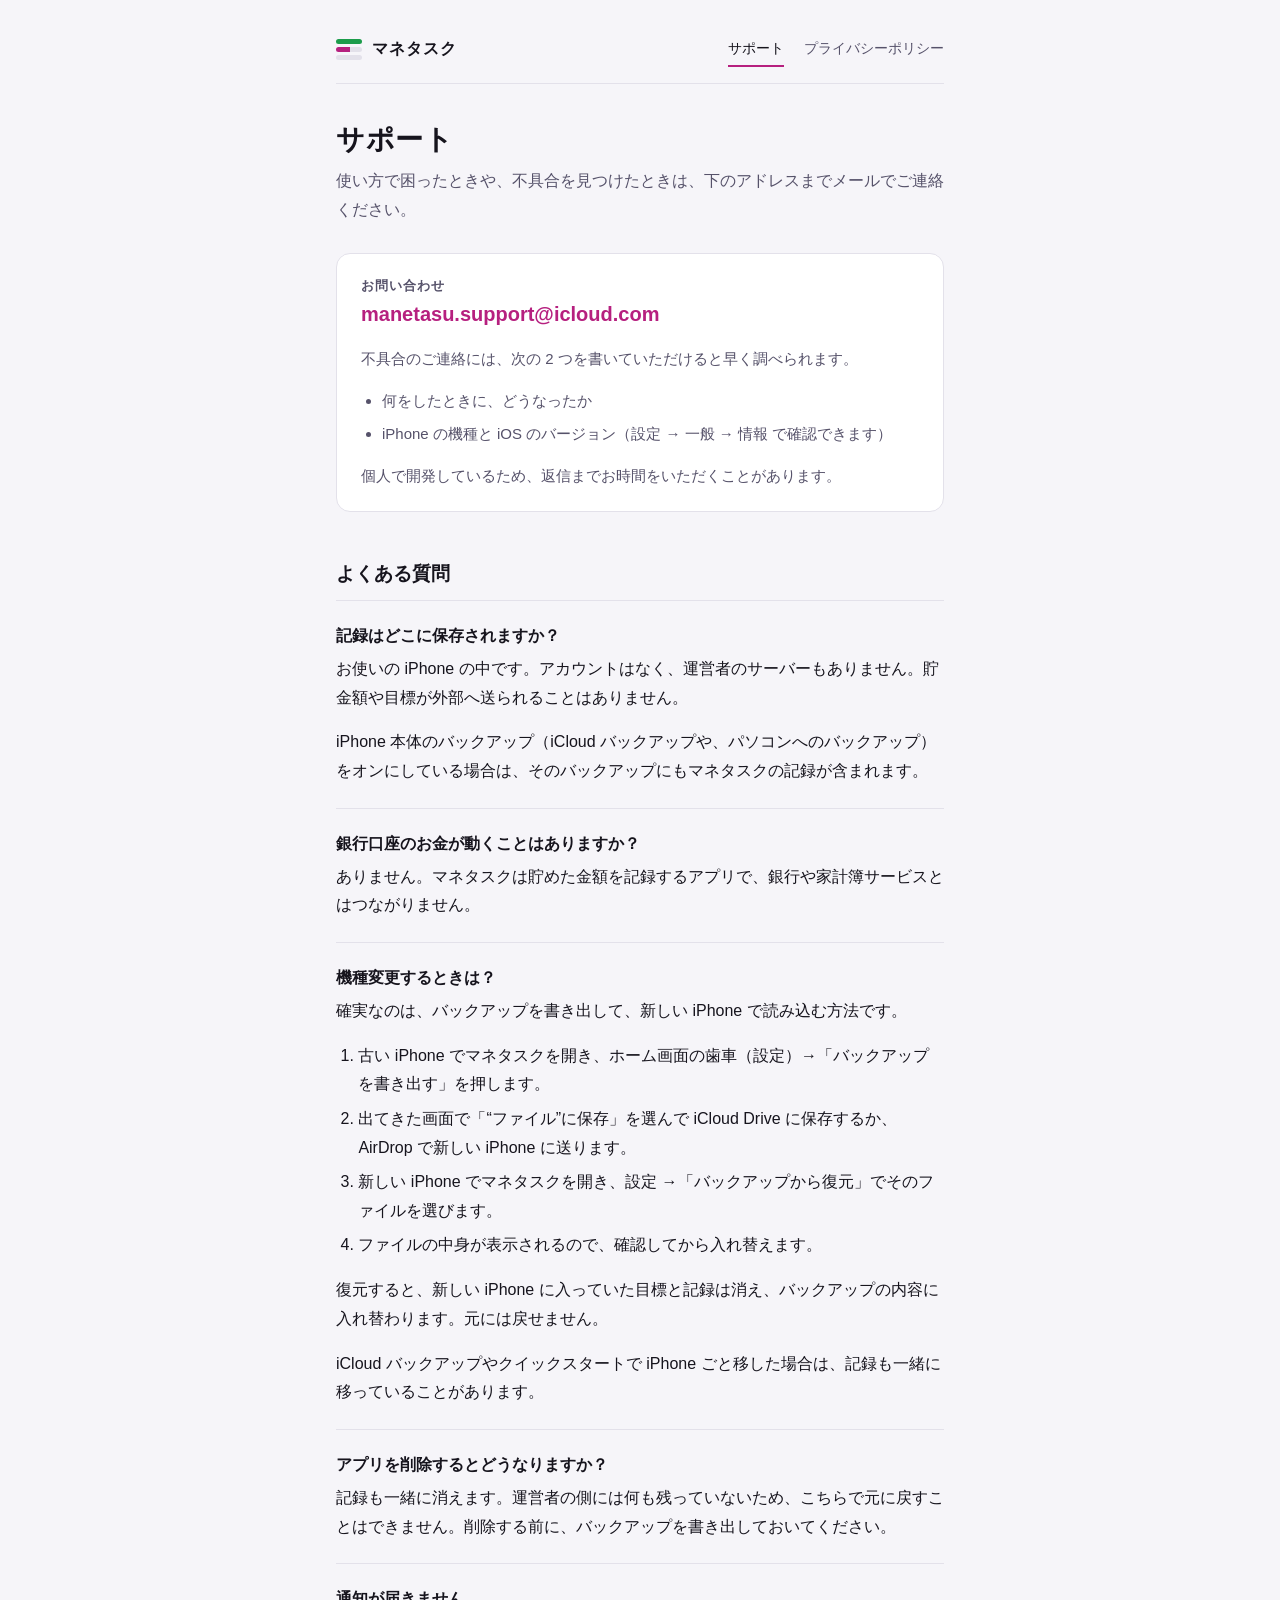
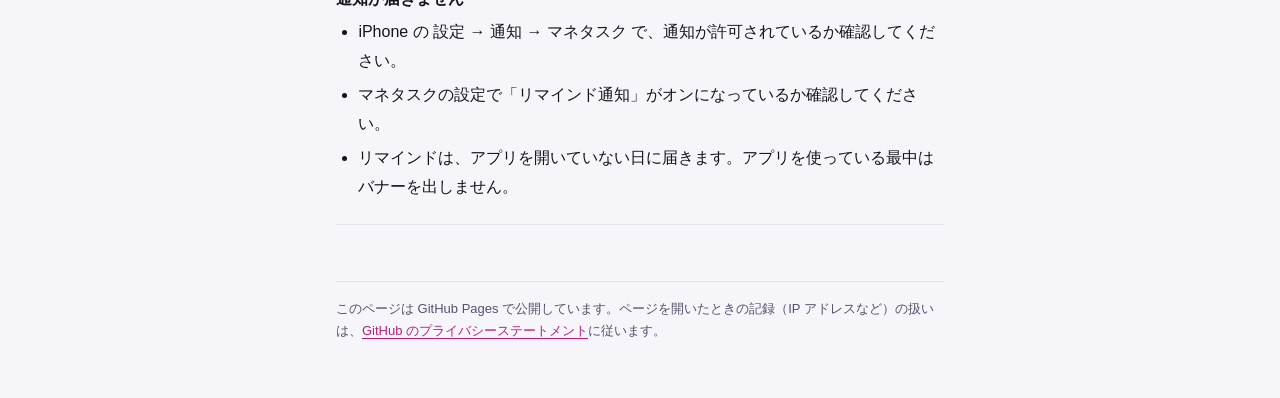
==== index.html @ d147ad07 "Add files via upload" ====
<!doctype html>
<html lang="ja">
<head>
<meta charset="utf-8">
<meta name="viewport" content="width=device-width, initial-scale=1">
<title>サポート｜マネタスク</title>
<meta name="description" content="貯金アプリ「マネタスク」のお問い合わせ先と、よくある質問。">
<link rel="stylesheet" href="style.css">
</head>
<body>
<div class="page">
  <header class="masthead">
    <a class="brand" href="./"><span class="mark" aria-hidden="true"><i></i><i></i><i></i></span>マネタスク</a>
    <nav class="nav" aria-label="ページ">
      <a href="./" aria-current="page">サポート</a>
      <a href="privacy.html">プライバシーポリシー</a>
    </nav>
  </header>

  <main>
    <h1>サポート</h1>
    <p class="lede">使い方で困ったときや、不具合を見つけたときは、下のアドレスまでメールでご連絡ください。</p>

    <section class="panel" aria-labelledby="contact-title">
      <h2 id="contact-title" class="label">お問い合わせ</h2>
      <p class="address"><a href="mailto:manetasu.support@icloud.com?subject=マネタスクのお問い合わせ">manetasu.support@<wbr>icloud.com</a></p>
      <p class="quiet">不具合のご連絡には、次の 2 つを書いていただけると早く調べられます。</p>
      <ul class="quiet">
        <li>何をしたときに、どうなったか</li>
        <li>iPhone の機種と iOS のバージョン（設定 → 一般 → 情報 で確認できます）</li>
      </ul>
      <p class="quiet">個人で開発しているため、返信までお時間をいただくことがあります。</p>
    </section>

    <h2>よくある質問</h2>
    <div class="faq">
      <section>
        <h3>記録はどこに保存されますか？</h3>
        <p>お使いの iPhone の中です。アカウントはなく、運営者のサーバーもありません。貯金額や目標が外部へ送られることはありません。</p>
        <p>iPhone 本体のバックアップ（iCloud バックアップや、パソコンへのバックアップ）をオンにしている場合は、そのバックアップにもマネタスクの記録が含まれます。</p>
      </section>

      <section>
        <h3>銀行口座のお金が動くことはありますか？</h3>
        <p>ありません。マネタスクは貯めた金額を記録するアプリで、銀行や家計簿サービスとはつながりません。</p>
      </section>

      <section>
        <h3>機種変更するときは？</h3>
        <p>確実なのは、バックアップを書き出して、新しい iPhone で読み込む方法です。</p>
        <ol>
          <li>古い iPhone でマネタスクを開き、ホーム画面の歯車（設定）→「バックアップを書き出す」を押します。</li>
          <li>出てきた画面で「“ファイル”に保存」を選んで iCloud Drive に保存するか、AirDrop で新しい iPhone に送ります。</li>
          <li>新しい iPhone でマネタスクを開き、設定 →「バックアップから復元」でそのファイルを選びます。</li>
          <li>ファイルの中身が表示されるので、確認してから入れ替えます。</li>
        </ol>
        <p>復元すると、新しい iPhone に入っていた目標と記録は消え、バックアップの内容に入れ替わります。元には戻せません。</p>
        <p>iCloud バックアップやクイックスタートで iPhone ごと移した場合は、記録も一緒に移っていることがあります。</p>
      </section>

      <section>
        <h3>アプリを削除するとどうなりますか？</h3>
        <p>記録も一緒に消えます。運営者の側には何も残っていないため、こちらで元に戻すことはできません。削除する前に、バックアップを書き出しておいてください。</p>
      </section>

      <section>
        <h3>通知が届きません</h3>
        <ul>
          <li>iPhone の 設定 → 通知 → マネタスク で、通知が許可されているか確認してください。</li>
          <li>マネタスクの設定で「リマインド通知」がオンになっているか確認してください。</li>
          <li>リマインドは、アプリを開いていない日に届きます。アプリを使っている最中はバナーを出しません。</li>
        </ul>
      </section>
    </div>
  </main>

  <footer class="footer">
    <p>このページは GitHub Pages で公開しています。ページを開いたときの記録（IP アドレスなど）の扱いは、<a href="https://docs.github.com/en/site-policy/privacy-policies/github-general-privacy-statement">GitHub のプライバシーステートメント</a>に従います。</p>
  </footer>
</div>
</body>
</html>
---- style.css ----
/*
  マネタスクの公開ページ（サポート／プライバシーポリシー）共通。
  色はアプリの theme.tsx から取っている（地 #0E0D13・メインカラーはマゼンタ）。
  外部のフォントや解析は読み込まない ── 「第三者に渡さない」と書いたページが、
  開いた瞬間に閲覧者の情報を外へ送っていたら本文が嘘になる。
*/

:root {
  --ground: #0E0D13;
  --panel: #191822;
  --ink: #EDECF2;
  --ink-2: #9B98AB;
  --rule: #2A2836;
  --track: #2A2836;
  --accent: #E949AE;
  --glow: #49F387;
  color-scheme: dark;
}

@media (prefers-color-scheme: light) {
  :root {
    --ground: #F6F5F9;
    --panel: #FFFFFF;
    --ink: #16141D;
    --ink-2: #56526A;
    --rule: #E3E1EA;
    --track: #E3E1EA;
    --accent: #B6207F;
    --glow: #1C9C4B;
    color-scheme: light;
  }
}

*,
*::before,
*::after {
  box-sizing: border-box;
}

html {
  -webkit-text-size-adjust: 100%;
  text-size-adjust: 100%;
}

body {
  margin: 0;
  padding: 0 20px;
  background: var(--ground);
  color: var(--ink);
  font-family: -apple-system, BlinkMacSystemFont, "Hiragino Sans", "Hiragino Kaku Gothic ProN",
    "Noto Sans JP", "Yu Gothic UI", Meiryo, sans-serif;
  font-size: 16px;
  line-height: 1.8;
}

.page {
  max-width: 38rem;
  margin: 0 auto;
  padding-block: 32px 56px;
}

/* ---- 見出し帯 ---------------------------------------------------- */

.masthead {
  display: flex;
  flex-wrap: wrap;
  align-items: center;
  justify-content: space-between;
  gap: 12px 24px;
  padding-bottom: 16px;
  border-bottom: 1px solid var(--rule);
}

.brand {
  display: flex;
  align-items: center;
  gap: 10px;
  color: var(--ink);
  font-weight: 700;
  letter-spacing: 0.06em;
  text-decoration: none;
}

/*
  印は、アプリの仕組みそのもの: 上から順に埋まる 3 本のバー。
  一番上は満タン（達成の色）、次が貯めている途中（メインカラー）、一番下はまだ空。
*/
.mark {
  display: grid;
  flex: none;
  gap: 3px;
  width: 26px;
}

.mark i {
  display: block;
  height: 5px;
  border-radius: 3px;
  background: linear-gradient(90deg, var(--fill-color) var(--fill), var(--track) var(--fill));
}

.mark i:nth-child(1) {
  --fill: 100%;
  --fill-color: var(--glow);
}

.mark i:nth-child(2) {
  --fill: 55%;
  --fill-color: var(--accent);
}

.mark i:nth-child(3) {
  --fill: 0%;
  --fill-color: var(--accent);
}

.nav {
  display: flex;
  gap: 20px;
  font-size: 0.875rem;
}

.nav a {
  padding-block: 4px;
  border-bottom: 2px solid transparent;
  color: var(--ink-2);
  text-decoration: none;
}

.nav a:hover {
  color: var(--ink);
}

.nav a[aria-current="page"] {
  border-bottom-color: var(--accent);
  color: var(--ink);
}

/* ---- 本文 ---------------------------------------------------- */

h1 {
  margin: 36px 0 8px;
  font-size: 1.75rem;
  line-height: 1.4;
  letter-spacing: 0.02em;
  text-wrap: balance;
}

h2 {
  margin: 48px 0 12px;
  font-size: 1.1875rem;
  line-height: 1.5;
  text-wrap: balance;
}

h3 {
  margin: 0 0 6px;
  font-size: 1rem;
  line-height: 1.6;
}

p {
  margin: 0 0 1em;
}

ul,
ol {
  margin: 0 0 1em;
  padding-left: 1.4em;
}

li + li {
  margin-top: 0.35em;
}

a {
  color: var(--accent);
  text-underline-offset: 3px;
}

a:focus-visible {
  outline: 2px solid var(--accent);
  outline-offset: 3px;
  border-radius: 2px;
}

.lede,
.meta {
  color: var(--ink-2);
}

.meta {
  margin-bottom: 20px;
  font-size: 0.875rem;
  font-variant-numeric: tabular-nums;
}

/* ---- 1 ページに 1 つだけ持ち上げる面（連絡先／要約） ---------------- */

.panel {
  margin-top: 28px;
  padding: 22px 24px;
  border: 1px solid var(--rule);
  border-radius: 14px;
  background: var(--panel);
}

.panel > :last-child {
  margin-bottom: 0;
}

.panel .label {
  margin: 0 0 4px;
  color: var(--ink-2);
  font-size: 0.8125rem;
  font-weight: 600;
  letter-spacing: 0.08em;
}

/*
  アドレスは 1 行に収めたい。途中で割れると「.co / m」になり、書き写し間違いを誘う。
  幅に合わせて文字を縮め、それでも入らない狭さでは HTML 側の <wbr>（@ の直後）で折る。
*/
.address {
  margin: 0 0 16px;
  font-size: clamp(1rem, 4.6vw, 1.25rem);
  font-weight: 700;
  line-height: 1.5;
  overflow-wrap: anywhere;
}

.address a {
  text-decoration: none;
}

.address a:hover {
  text-decoration: underline;
}

.panel .quiet {
  color: var(--ink-2);
  font-size: 0.9375rem;
}

.summary-lead {
  font-size: 1.125rem;
  font-weight: 700;
  text-wrap: balance;
}

/* ---- よくある質問 ---------------------------------------------------- */

.faq section {
  padding-block: 22px;
  border-top: 1px solid var(--rule);
}

.faq section:last-child {
  border-bottom: 1px solid var(--rule);
}

.faq section > :last-child {
  margin-bottom: 0;
}

/* ---- 表 ---------------------------------------------------- */

.table-wrap {
  margin: 0 0 1em;
  overflow-x: auto;
}

table {
  width: 100%;
  border-collapse: collapse;
  font-size: 0.9375rem;
}

th,
td {
  padding: 10px 16px 10px 0;
  border-bottom: 1px solid var(--rule);
  text-align: left;
  vertical-align: top;
}

th {
  color: var(--ink-2);
  font-weight: 600;
  white-space: nowrap;
}

/* ---- 末尾 ---------------------------------------------------- */

.footer {
  margin-top: 56px;
  padding-top: 16px;
  border-top: 1px solid var(--rule);
  color: var(--ink-2);
  font-size: 0.8125rem;
  line-height: 1.7;
}

.footer p:last-child {
  margin-bottom: 0;
}
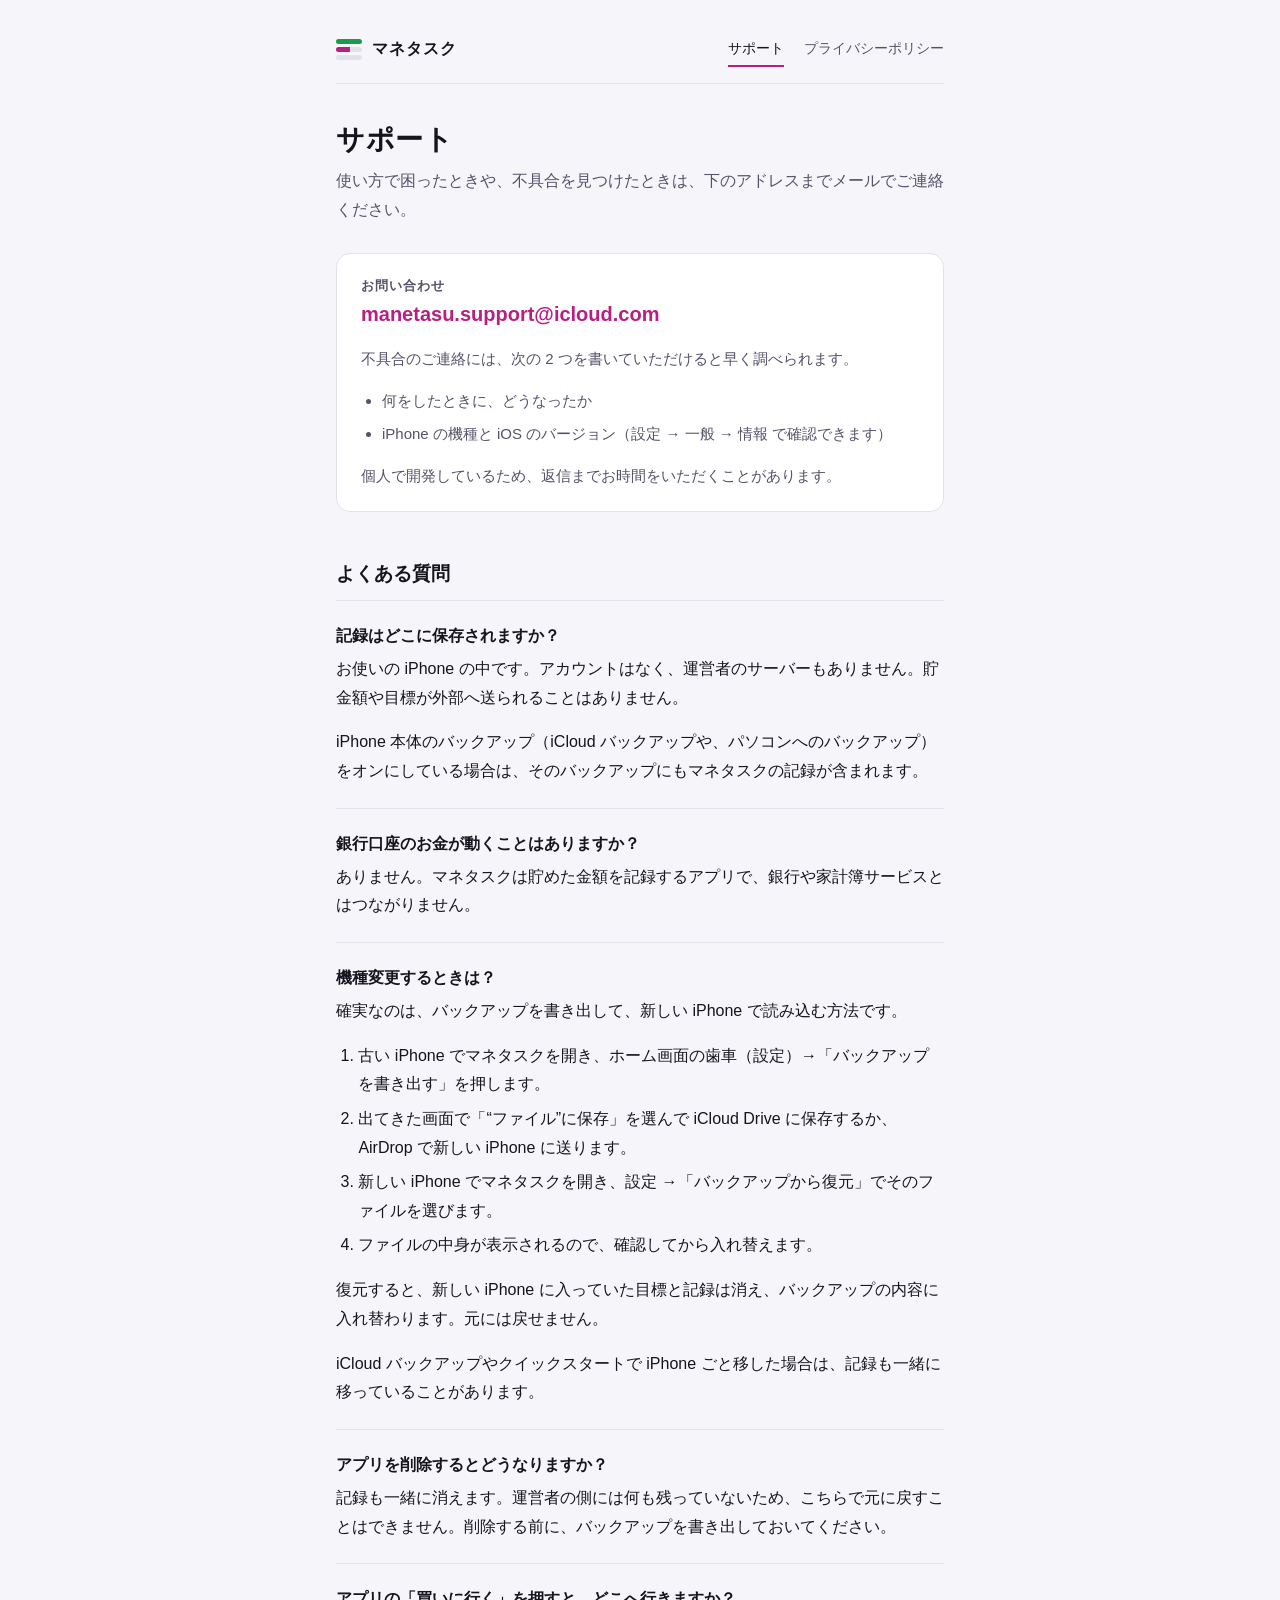
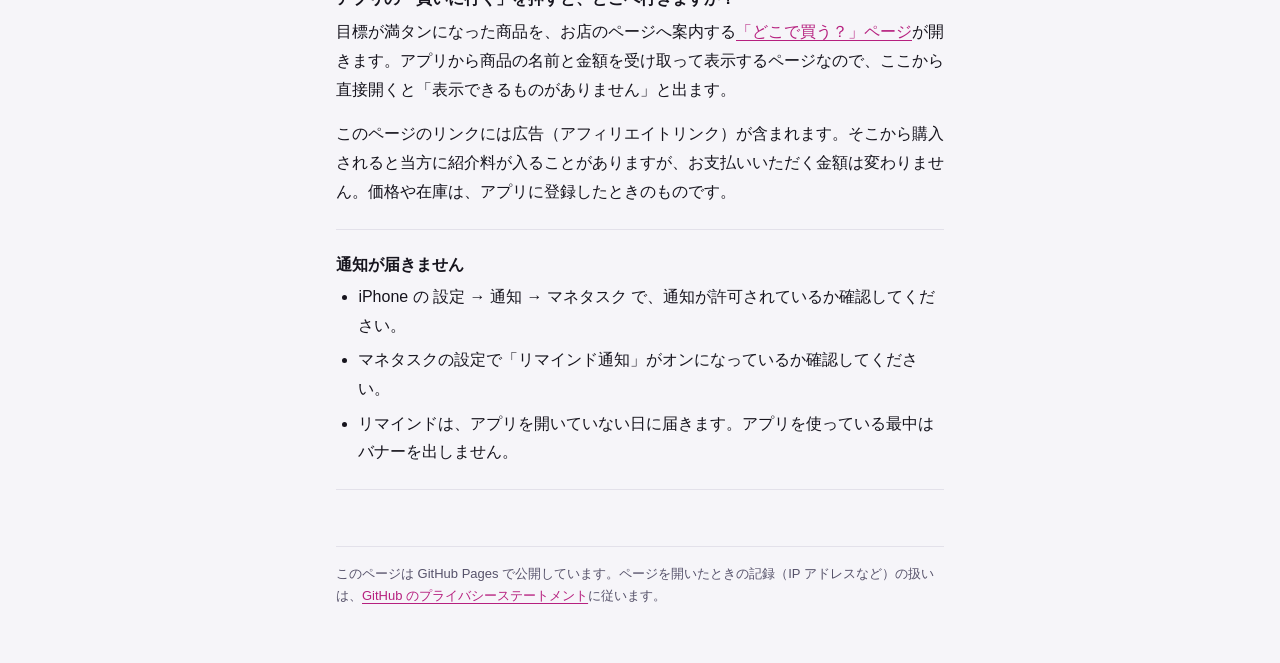
==== commit 64935552: "Add files via upload" ====
--- a/index.html
+++ b/index.html
@@ -64,6 +64,12 @@
       </section>
 
       <section>
+        <h3>アプリの「買いに行く」を押すと、どこへ行きますか？</h3>
+        <p>目標が満タンになった商品を、お店のページへ案内する<a href="buy.html">「どこで買う？」ページ</a>が開きます。アプリから商品の名前と金額を受け取って表示するページなので、ここから直接開くと「表示できるものがありません」と出ます。</p>
+        <p>このページのリンクには広告（アフィリエイトリンク）が含まれます。そこから購入されると当方に紹介料が入ることがありますが、お支払いいただく金額は変わりません。価格や在庫は、アプリに登録したときのものです。</p>
+      </section>
+
+      <section>
         <h3>通知が届きません</h3>
         <ul>
           <li>iPhone の 設定 → 通知 → マネタスク で、通知が許可されているか確認してください。</li>
--- a/style.css
+++ b/style.css
@@ -304,3 +304,119 @@
 .footer p:last-child {
   margin-bottom: 0;
 }
+
+
+/*
+  「買いに行く」ページ（buy.html）。
+  アプリの「買いに行く」から開く踏み台で、読むより押す画面。
+
+  **ライトモードを打ち消している。** サポートとプライバシーポリシーは
+  「たまたま開いた web ページ」なので端末の外観に従ってよいが、このページは
+  アプリの続きとして開く。アプリは theme.tsx でダーク 1 つに固定してあるので、
+  ここだけ白くなると、飛んだ瞬間に別のサービスに見える。
+*/
+
+body.buy {
+  --ground: #0E0D13;
+  --panel: #191822;
+  --ink: #EDECF2;
+  --ink-2: #9B98AB;
+  --rule: #2A2836;
+  --track: #2A2836;
+  --accent: #E949AE;
+  --glow: #49F387;
+  color-scheme: dark;
+}
+
+[hidden] {
+  display: none !important;
+}
+
+/*
+  商品カードは**枠を持たない**。下の注記（`.buy-note`）と同じ角丸の面にすると、
+  半年貯めたものと法定の注記が同じ重さに見える。面は 1 つだけにする。
+*/
+.buy-card {
+  margin-top: 28px;
+}
+
+/* 「42 日かけて ¥6,000 貯めました」。このページを踏み台から達成の証書に変える 1 行 */
+.buy-eyebrow {
+  margin: 0 0 10px;
+  padding: 6px 12px;
+  display: inline-block;
+  border-radius: 999px;
+  background: rgba(73, 243, 135, 0.12);
+  color: var(--glow);
+  font-size: 0.875rem;
+  font-weight: 700;
+  letter-spacing: 0.01em;
+}
+
+/* このページの主役。店の名前でもボタンでもなく、**買うもの**が一番大きい */
+.buy-name {
+  margin: 0 0 12px;
+  font-size: clamp(1.5rem, 6.4vw, 1.875rem);
+  font-weight: 700;
+  line-height: 1.45;
+  letter-spacing: 0.01em;
+  overflow-wrap: anywhere;
+  text-wrap: balance;
+}
+
+/*
+  値段は **--glow（達成の色）を使わない。**
+  あれは「貯まりきった」を表す色で、店の言い値に使うと意味が裏返る。
+*/
+.buy-price {
+  margin: 0 0 4px;
+  color: var(--ink);
+  font-size: 1.375rem;
+  font-weight: 700;
+  font-variant-numeric: tabular-nums;
+}
+
+.buy-store {
+  margin: 0;
+  color: var(--ink-2);
+  font-size: 0.9375rem;
+}
+
+.buy-go {
+  margin: 24px 0 0;
+}
+
+/*
+  文字色は白ではなく墨。アプリの bestInk と同じ判断で、
+  マゼンタ #E949AE の上では 白 3.4:1 に対し 墨 5.6:1。
+*/
+.buy-button {
+  display: block;
+  padding: 16px 20px;
+  border-radius: 12px;
+  background: var(--accent);
+  color: #0B0A10;
+  font-size: 1.0625rem;
+  font-weight: 700;
+  line-height: 1.4;
+  text-align: center;
+  text-decoration: none;
+}
+
+.buy-button:hover,
+.buy-button:focus-visible {
+  text-decoration: underline;
+}
+
+/* 注記は面を持たず、線 1 本で本文から切り離す */
+.buy-note {
+  margin-top: 36px;
+  padding-top: 20px;
+  border-top: 1px solid var(--rule);
+  color: var(--ink-2);
+  font-size: 0.875rem;
+}
+
+.buy-note p:last-child {
+  margin-bottom: 0;
+}
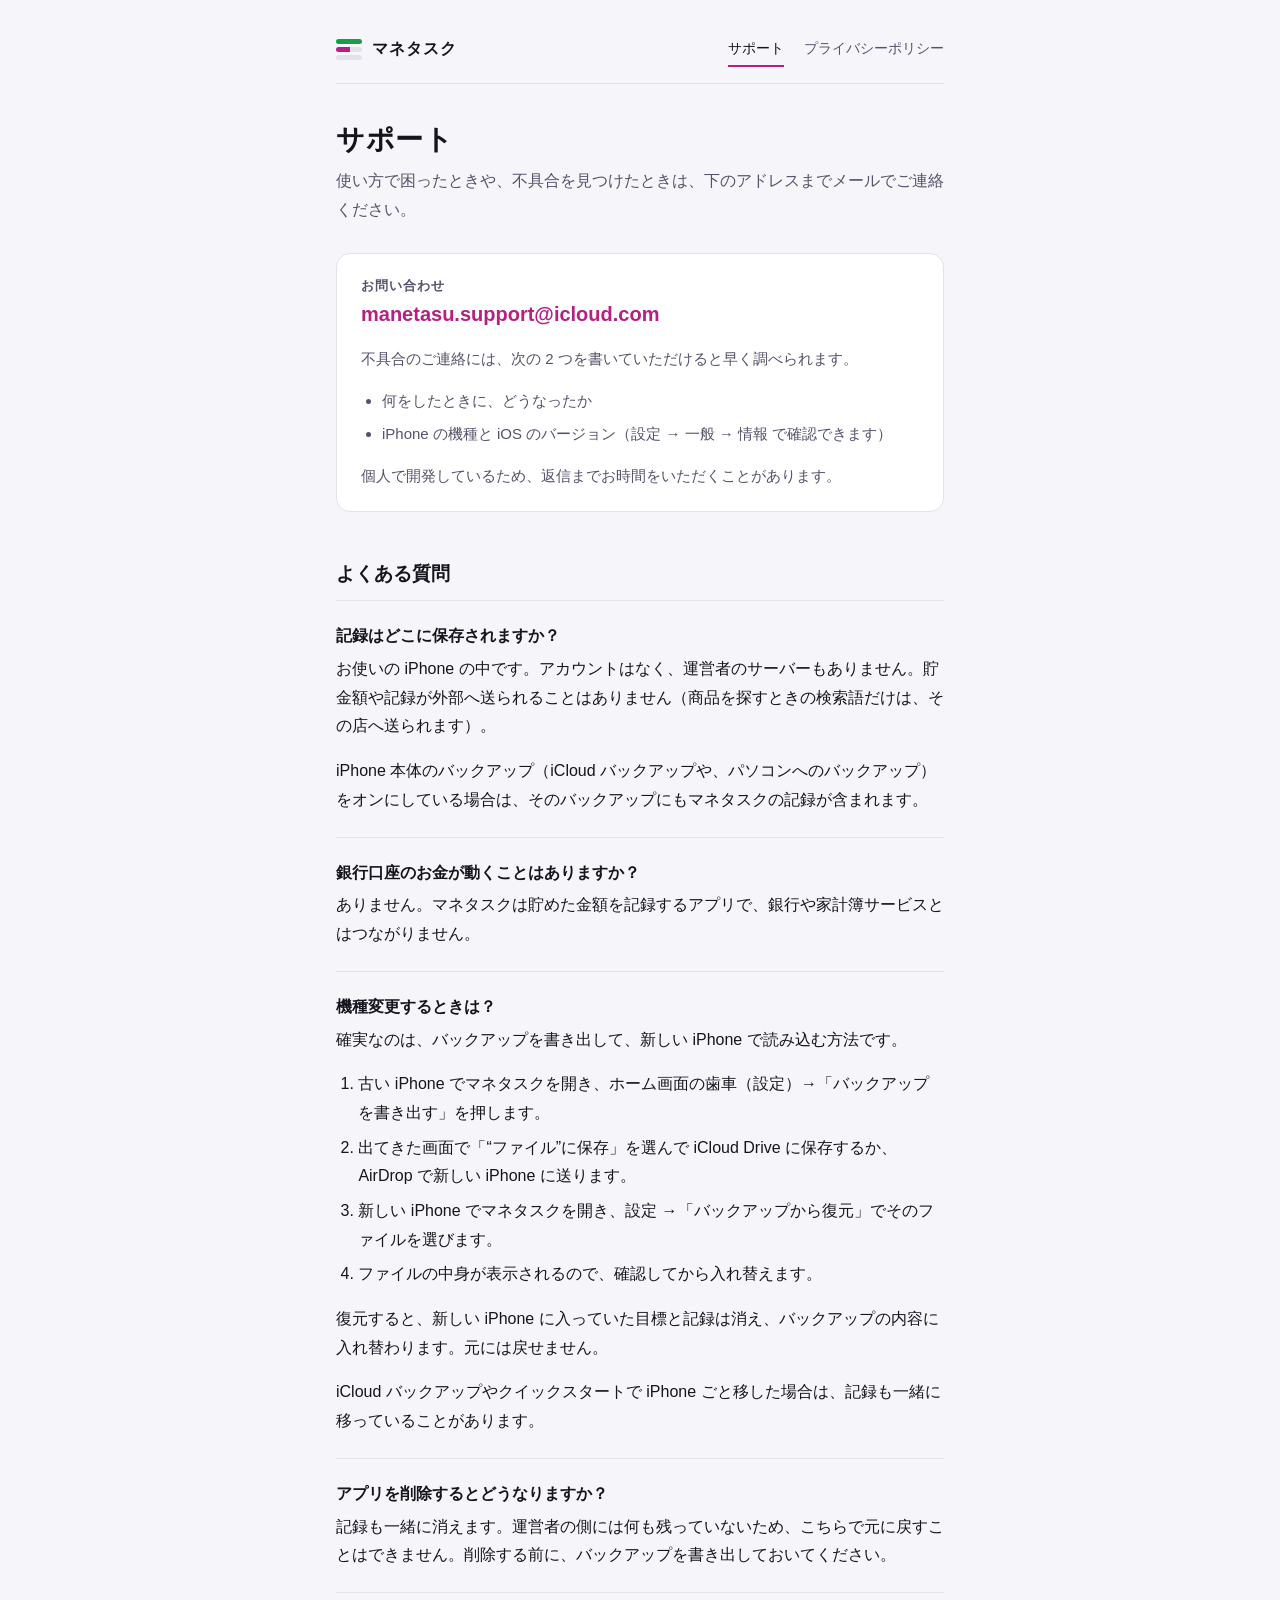
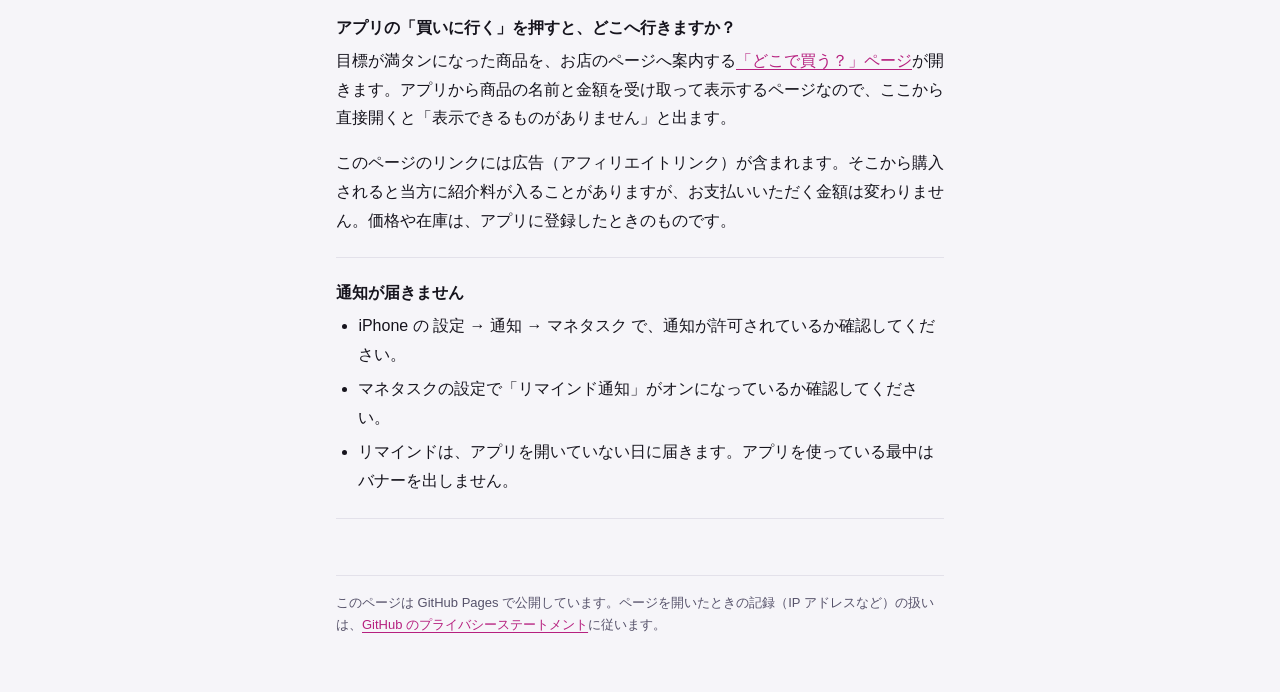
==== commit efaf72b9: "Add files via upload" ====
--- a/index.html
+++ b/index.html
@@ -36,7 +36,7 @@
     <div class="faq">
       <section>
         <h3>記録はどこに保存されますか？</h3>
-        <p>お使いの iPhone の中です。アカウントはなく、運営者のサーバーもありません。貯金額や目標が外部へ送られることはありません。</p>
+        <p>お使いの iPhone の中です。アカウントはなく、運営者のサーバーもありません。貯金額や記録が外部へ送られることはありません（商品を探すときの検索語だけは、その店へ送られます）。</p>
         <p>iPhone 本体のバックアップ（iCloud バックアップや、パソコンへのバックアップ）をオンにしている場合は、そのバックアップにもマネタスクの記録が含まれます。</p>
       </section>
 
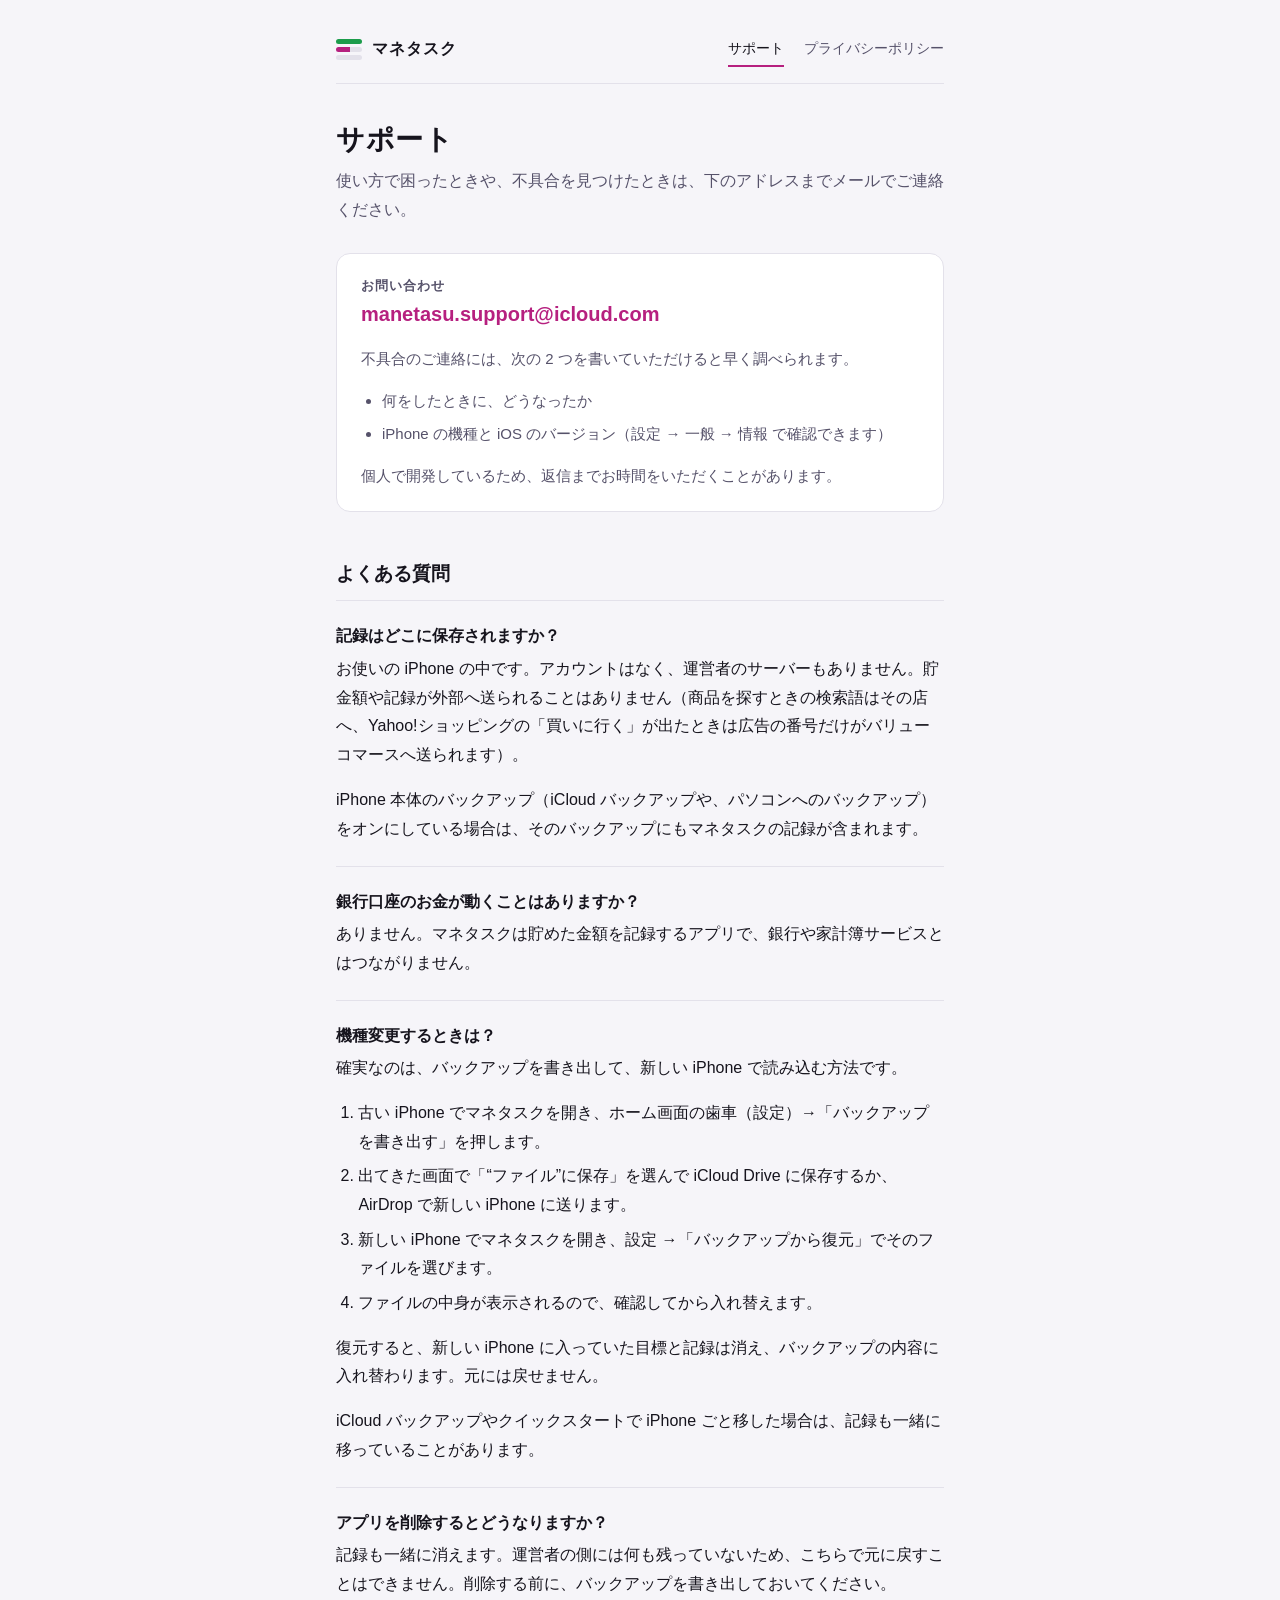
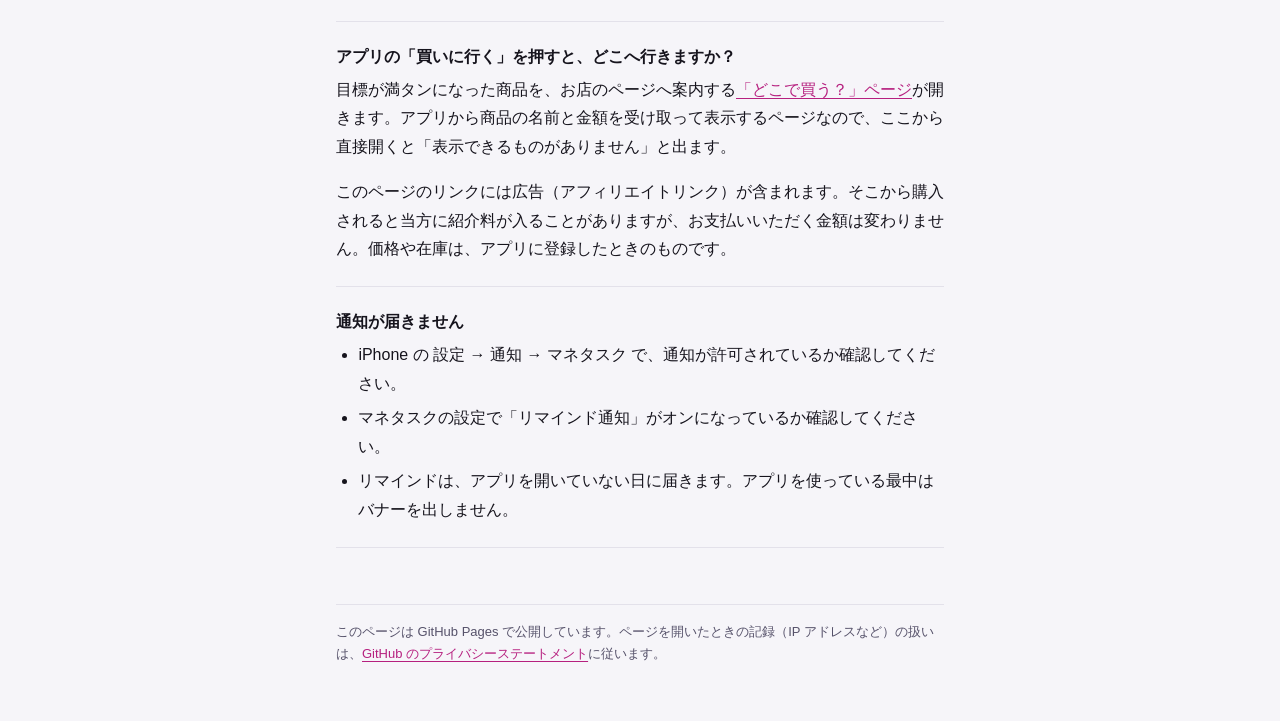
==== commit 0d360eb6: "Add files via upload" ====
--- a/index.html
+++ b/index.html
@@ -36,7 +36,7 @@
     <div class="faq">
       <section>
         <h3>記録はどこに保存されますか？</h3>
-        <p>お使いの iPhone の中です。アカウントはなく、運営者のサーバーもありません。貯金額や記録が外部へ送られることはありません（商品を探すときの検索語だけは、その店へ送られます）。</p>
+        <p>お使いの iPhone の中です。アカウントはなく、運営者のサーバーもありません。貯金額や記録が外部へ送られることはありません（商品を探すときの検索語はその店へ、Yahoo!ショッピングの「買いに行く」が出たときは広告の番号だけがバリューコマースへ送られます）。</p>
         <p>iPhone 本体のバックアップ（iCloud バックアップや、パソコンへのバックアップ）をオンにしている場合は、そのバックアップにもマネタスクの記録が含まれます。</p>
       </section>
 
